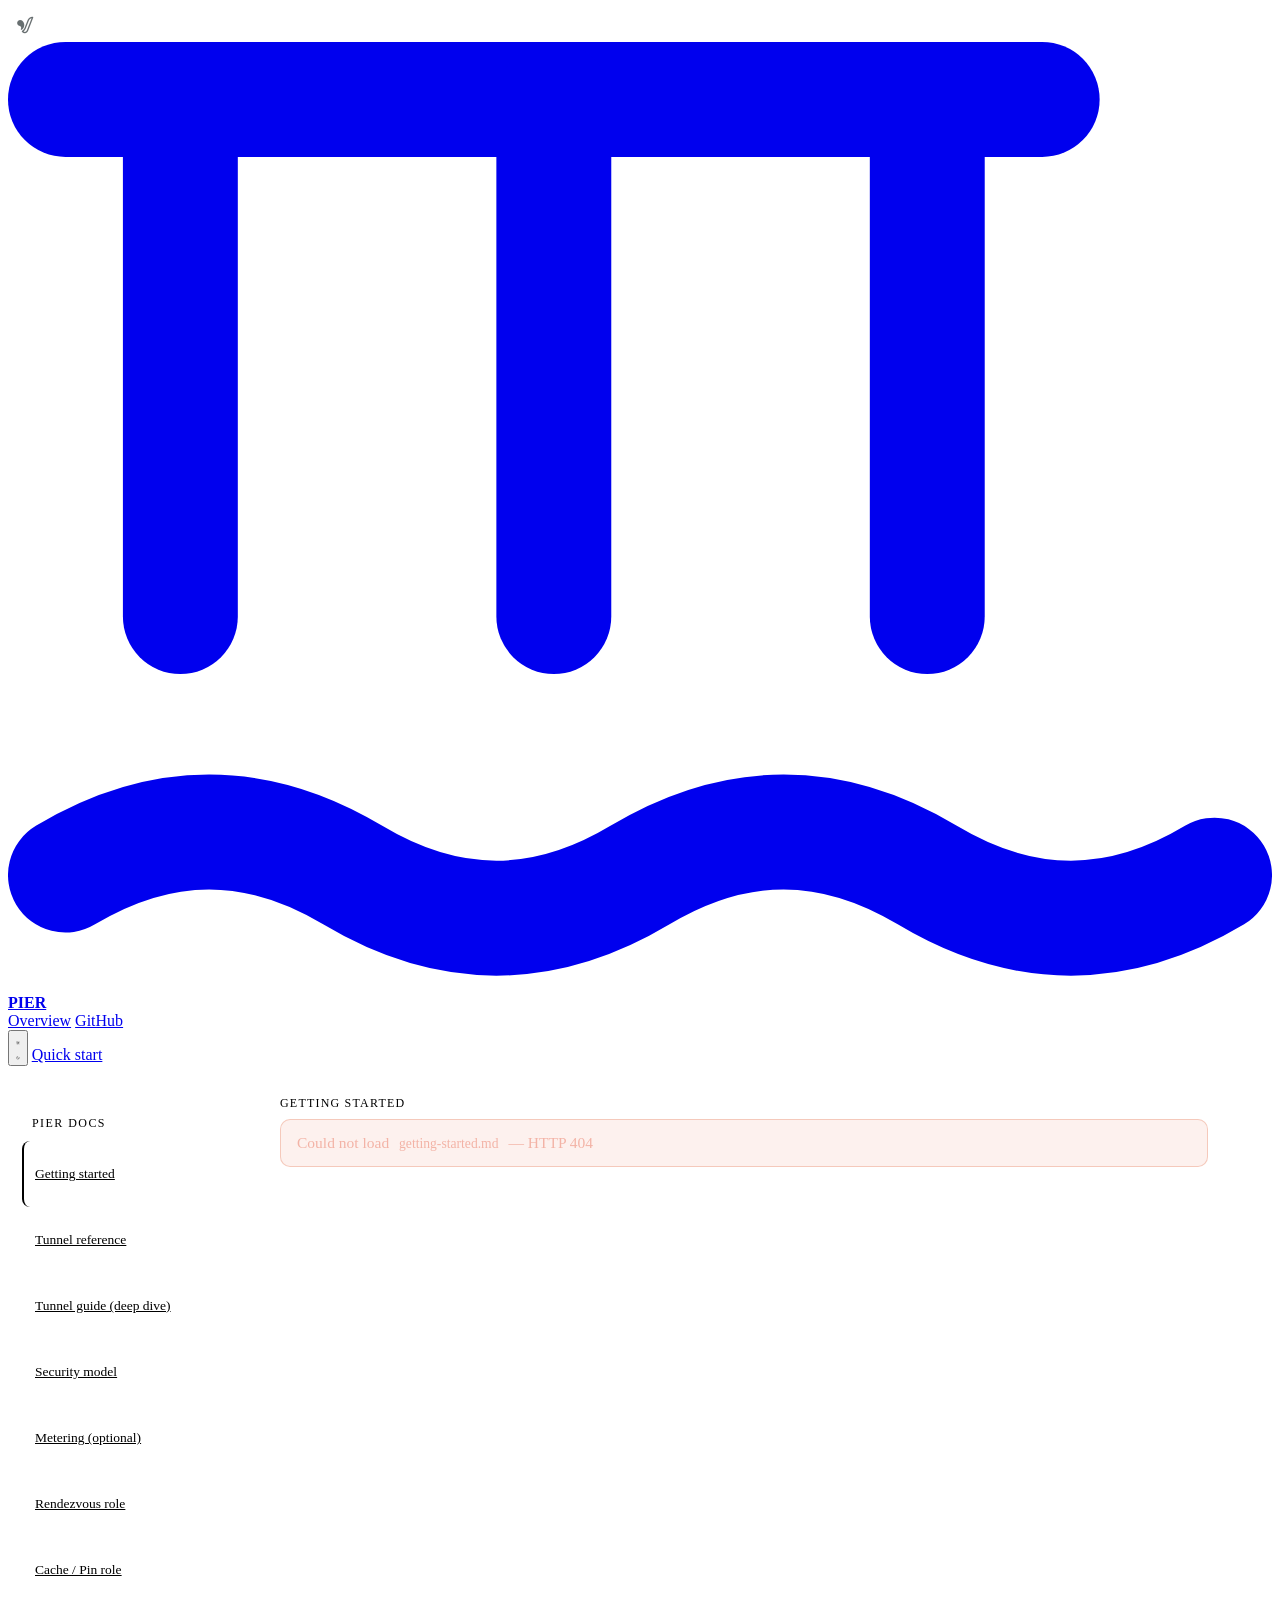
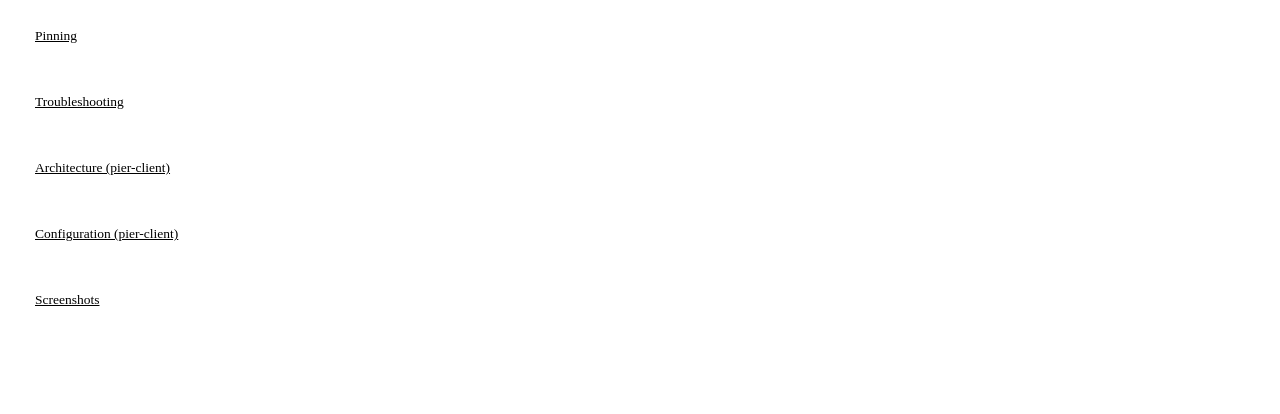
==== site/docs.html @ 9364a7e8 "site: lift the Vulos chrome mark off the dark ground vulos-logo.png is flat #2E383A on transparency " ====
<!doctype html>
<html lang="en-ZA">
<head>
<meta charset="utf-8">
<meta name="viewport" content="width=device-width,initial-scale=1">
<title>Pier — docs</title>
<meta name="description" content="Pier technical docs: the broker (coordinator) reference implementation of the KOTVA standard — self-hostable, swappable, no token. Go relay, JS SDK, and the Rust broker workspace.">

<link rel="canonical" href="https://vulos.org/projects/pier/docs.html">
<meta name="color-scheme" content="dark light">
<meta property="og:type" content="website">
<meta property="og:site_name" content="Pier">
<meta property="og:title" content="Pier — docs">
<meta property="og:description" content="Technical docs for the open, self-hostable Pier coordinator — content-blind, swappable, no token.">
<meta property="og:url" content="https://vulos.org/projects/pier/docs.html">
<meta property="og:image" content="https://vulos.org/projects/pier/assets/og-card.png">
<meta property="og:image:type" content="image/png">
<meta property="og:image:width" content="1200">
<meta property="og:image:height" content="630">
<meta property="og:image:alt" content="Pier — the broker reference implementation of the KOTVA standard: a bronze deck on three pilings standing over open water.">
<meta name="twitter:card" content="summary_large_image">
<meta name="twitter:title" content="Pier — docs">
<meta name="twitter:description" content="Technical docs for the open, self-hostable Pier coordinator — content-blind, swappable, no token.">
<meta name="twitter:image" content="https://vulos.org/projects/pier/assets/og-card.png">
<link rel="icon" type="image/svg+xml" href="assets/brand/favicon.svg">
<link rel="icon" type="image/png" sizes="32x32" href="assets/brand/favicon-32.png">
<link rel="apple-touch-icon" href="assets/brand/apple-touch-icon.png">
<link rel="stylesheet" href="./assets/site-theme.css">
<script>
  (function () {
    try {
      var s = localStorage.getItem('pier-site-theme');
      var t = s || (matchMedia('(prefers-color-scheme: light)').matches ? 'light' : 'dark');
      document.documentElement.setAttribute('data-theme', t);
    } catch (e) { document.documentElement.setAttribute('data-theme', 'dark'); }
  })();
</script>
<style>
/* docs-page-only styling; shared chrome/tokens live in assets/site-theme.css */

/* docs shell — sidebar pinned, shell packs LEFT.
   `justify-content:start` plus an explicit measure on the reading column is
   what "packs left" means here: the sidebar sits against the left gutter and
   the prose column takes its own max measure beside it, instead of the pair
   being stretched to fill (and so drifting apart) on a wide monitor.
   minmax(0,…) on the content track, never a bare 1fr — a bare 1fr refuses to
   shrink below its content and pushes a wide <pre> out of the viewport. */
.docs-shell{display:grid;grid-template-columns:236px minmax(0,58rem);justify-content:start;gap:36px;align-items:start;padding:30px 0 80px}
@media(max-width:1100px){.docs-shell{grid-template-columns:236px minmax(0,1fr)}}
@media(max-width:860px){.docs-shell{grid-template-columns:minmax(0,1fr);padding-top:18px}}

.nav-toggle{
  display:none;width:100%;align-items:center;gap:10px;min-height:44px;padding:0 14px;margin-bottom:14px;
  border:1px solid var(--border-strong);border-radius:var(--radius-md);background:var(--bg-elevated);
  color:var(--text-primary);font-family:var(--font-mono);font-size:13px;font-weight:600;cursor:pointer;
}
.nav-toggle svg{width:16px;height:16px;flex:none;color:var(--text-muted)}
.nav-toggle .cur{margin-left:auto;color:var(--accent);font-weight:500;font-size:12px;text-transform:none;letter-spacing:0}
@media(max-width:860px){.nav-toggle{display:flex}}

/* Pinned: sticky under the header AND bounded, so a nav longer than the
   viewport scrolls inside itself rather than running its last entries off the
   bottom of a short screen where they can never be reached. overscroll-behavior
   keeps that inner scroll from chaining into the page once it bottoms out. */
.docs-nav{position:sticky;top:78px;max-height:calc(100vh - 98px);overflow-y:auto;overscroll-behavior:contain;border:1px solid var(--border-default);border-radius:var(--radius-lg);background:var(--bg-surface);padding:14px;transition:background-color var(--dur) var(--ease),border-color var(--dur) var(--ease)}
.docs-nav .label{font-size:12px;text-transform:uppercase;letter-spacing:.12em;color:var(--text-muted);padding:6px 10px 10px}
.docs-nav a{display:block;padding:11px;border-radius:8px;color:var(--text-tertiary);font-size:13.5px;font-weight:500;transition:.15s;border-left:2px solid transparent;min-height:44px;line-height:1.3;display:flex;align-items:center}
.docs-nav a:hover{background:var(--bg-hover);color:var(--text-primary)}
.docs-nav a.active{background:var(--accent-soft);color:var(--text-primary);border-left-color:var(--accent)}
@media(max-width:860px){
  .docs-nav{position:static;max-height:none;overflow:visible}
  .docs-nav.collapsed{display:none}
}
.docs-main{min-width:0}
.docs-title{font-size:12px;letter-spacing:.1em;text-transform:uppercase;color:var(--text-muted);margin-bottom:8px}

/* markdown */
.markdown{font-size:15.5px}
.markdown>*:first-child{margin-top:0}
.markdown h1{font-family:var(--font-disp);font-size:32px;letter-spacing:-.02em;margin:.2em 0 .5em;border-bottom:1px solid var(--border-default);padding-bottom:.35em;color:var(--text-primary)}
.markdown h2{font-family:var(--font-disp);font-size:22px;letter-spacing:-.01em;margin:1.6em 0 .6em;border-bottom:1px solid var(--border-default);padding-bottom:.3em;color:var(--text-primary)}
.markdown h3{font-size:17px;margin:1.4em 0 .5em;color:var(--text-primary)}
.markdown h4{font-size:13px;margin:1.3em 0 .4em;color:var(--text-muted);text-transform:uppercase;letter-spacing:.06em}
.markdown p,.markdown li{color:var(--text-secondary);overflow-wrap:anywhere;font-family:var(--font-sans)}
.markdown strong{color:var(--text-primary)}
.markdown a{color:var(--accent);text-decoration:none}
.markdown a:hover{text-decoration:underline;color:var(--accent-hover)}
.markdown code{font-family:var(--font-mono);font-size:.88em;background:var(--bg-elevated);padding:2px 6px;border-radius:5px;color:var(--text-primary);overflow-wrap:anywhere}
.markdown pre{background:var(--bg-surface);border:1px solid var(--border-strong);border-radius:10px;padding:16px 18px;overflow:auto}
.markdown pre code{background:none;padding:0;font-size:13px;line-height:1.7;color:var(--text-secondary)}
.markdown blockquote{margin:1em 0;padding:.4em 1em;border-left:3px solid var(--accent);background:var(--bg-surface);color:var(--text-secondary);border-radius:0 8px 8px 0}
.markdown blockquote p{color:inherit}
.markdown .table-wrap{overflow-x:auto;margin:1.2em 0;border-radius:10px}
.markdown table{border-collapse:collapse;width:100%;font-size:13.5px}
.markdown th,.markdown td{border:1px solid var(--border-strong);padding:9px 12px;text-align:left;color:var(--text-secondary);white-space:normal}
.markdown td code,.markdown th code{font-size:13px}
.markdown th{background:var(--bg-surface);font-weight:600;color:var(--text-primary)}
.markdown img{border-radius:10px;margin:1em 0;border:1px solid var(--border-default);max-width:100%;height:auto}
.markdown hr{border:none;border-top:1px solid var(--border-default);margin:2em 0}
.markdown .mermaid{background:var(--bg-surface);border:1px solid var(--border-default);border-radius:10px;padding:18px;margin:1.2em 0;text-align:center;overflow-x:auto;overflow-y:hidden}
/* Never let the diagram be scaled down to fit — see renderMermaid(): shrinking
   the drawing shrinks its labels below legibility. It renders at its own size
   and this box scrolls. !important because mermaid writes an inline max-width. */
.markdown .mermaid svg{max-width:none !important;height:auto !important}
.docs-error{color:#f3b3a6;background:rgba(220,80,38,.08);border:1px solid rgba(220,80,38,.25);padding:14px 16px;border-radius:10px}

  /* ── Vulos suite chrome — identical on every product landing ───────────────
     Two elements, and only two: a logo-only home button in the top bar, and
     one line in the footer. Deliberately free of repo variables so the block
     is byte-identical across the suite and can be diffed as one thing. */
  .vulos-home { display: inline-flex; align-items: center; justify-content: center; width: 34px; height: 34px; border-radius: 9px; flex: 0 0 auto; opacity: .72; transition: opacity .15s ease, transform .15s ease; }
  .vulos-home:hover, .vulos-home:focus-visible { opacity: 1; transform: translateY(-1px); }
  .vulos-home img { display: block; width: 22px; height: 22px; border-radius: 6px; }
  .vulos-foot { display: inline-flex; align-items: center; gap: 9px; font-size: 13.5px; line-height: 1.45; text-decoration: none; color: inherit; opacity: .85; transition: opacity .15s ease; }
  .vulos-foot:hover { opacity: 1; text-decoration: none; }
  .vulos-foot img { display: block; width: 18px; height: 18px; border-radius: 5px; flex: 0 0 auto; }

  /* Dark-ground correction for the mark above. vulos-logo.png is flat #2E383A
     on transparency — ink drawn for paper — so composited on this surface it
     measures about 1.3:1 and reads as a smudge, not as a dimmed logo. The
     artwork carries its whole shape in the alpha channel, so brightness(0)
     invert(1) recolours it to the surface's foreground with the glyph intact,
     and the opacity holds it at the same secondary weight the light theme
     gives it. Styling only: the chrome markup stays byte-identical suite-wide. */
  :root[data-theme="dark"] .vulos-home img,
  :root[data-theme="dark"] .vulos-foot img { filter: brightness(0) invert(1); opacity: .66; }
  @media (prefers-color-scheme: dark) {
    :root:not([data-theme="light"]) .vulos-home img,
    :root:not([data-theme="light"]) .vulos-foot img { filter: brightness(0) invert(1); opacity: .66; }
  }
</style>
<script src="./assets/vendor/marked.umd.js"></script>
<script src="./assets/vendor/mermaid.min.js"></script>
</head>
<body>
<header class="site-header"><div class="wrap nav">
  <a class="vulos-home" href="https://vulos.org" target="_blank" rel="noopener" title="Vulos — open, self-hostable software" aria-label="Vulos — open, self-hostable software"><img src="./assets/vulos-logo.png" alt="" width="22" height="22"></a>
  <a class="brand" href="./index.html">
    <!-- The Pier mark (brand/pier.svg, copied verbatim): a deck on three
         pilings over open water. currentColor, so the header sets the bronze. -->
    <svg viewBox="0 0 88 66" role="img" aria-label="Pier">
      <g stroke="currentColor" stroke-width="8" stroke-linecap="round" fill="none">
        <path d="M4 4 H72"/>
        <path d="M12 4 V40"/>
        <path d="M38 4 V40"/>
        <path d="M64 4 V40"/>
        <path d="M4 58 Q14 52 24 58 Q34 64 44 58 Q54 52 64 58 Q74 64 84 58"/>
      </g>
    </svg>
    <b>PIER</b>
  </a>
  <div class="nav-spacer"></div>
  <nav class="nav-links">
    <a class="hidem" href="./index.html">Overview</a>
    <a class="hidem" href="https://github.com/vul-os/pier" target="_blank" rel="noopener">GitHub</a>
  </nav>
  <button class="theme-toggle" id="themeBtn" type="button" aria-label="Toggle light and dark theme" title="Toggle theme">
    <svg class="sun" viewBox="0 0 24 24" fill="none" stroke="currentColor" stroke-width="1.8" stroke-linecap="round"><circle cx="12" cy="12" r="4"/><path d="M12 2v2M12 20v2M4.9 4.9l1.4 1.4M17.7 17.7l1.4 1.4M2 12h2M20 12h2M6.3 17.7l-1.4 1.4M19.1 4.9l-1.4 1.4"/></svg>
    <svg class="moon" viewBox="0 0 24 24" fill="none" stroke="currentColor" stroke-width="1.8" stroke-linecap="round" stroke-linejoin="round"><path d="M21 12.8A9 9 0 1 1 11.2 3a7 7 0 0 0 9.8 9.8z"/></svg>
  </button>
  <a class="btn" href="https://github.com/vul-os/pier#quick-start" target="_blank" rel="noopener">Quick start</a>
</div></header>

<div class="wrap docs-shell">
  <div>
    <button class="nav-toggle" id="navToggle" type="button" aria-expanded="false" aria-controls="docsNav">
      <svg viewBox="0 0 24 24" fill="none" stroke="currentColor" stroke-width="2" stroke-linecap="round"><path d="M4 6h16M4 12h16M4 18h16"/></svg>
      Documentation
      <span class="cur" id="navCur"></span>
    </button>
    <aside class="docs-nav collapsed" id="docsNav">
      <div class="label">Pier docs</div>
      <a data-slug="getting-started" href="#getting-started">Getting started</a>
      <a data-slug="tunnel" href="#tunnel">Tunnel reference</a>
      <a data-slug="tunnel-guide" href="#tunnel-guide">Tunnel guide (deep dive)</a>
      <a data-slug="security" href="#security">Security model</a>
      <a data-slug="metering-billing" href="#metering-billing">Metering (optional)</a>
      <a data-slug="rendezvous" href="#rendezvous">Rendezvous role</a>
      <a data-slug="pubcache" href="#pubcache">Cache / Pin role</a>
      <a data-slug="pinning" href="#pinning">Pinning</a>
      <a data-slug="troubleshooting" href="#troubleshooting">Troubleshooting</a>
      <a data-slug="architecture" href="#architecture">Architecture (pier-client)</a>
      <a data-slug="configuration" href="#configuration">Configuration (pier-client)</a>
      <a data-slug="screenshots" href="#screenshots">Screenshots</a>
    </aside>
  </div>
  <main class="docs-main">
    <div class="docs-title" id="crumb"></div>
    <article class="markdown" id="content">Loading…</article>
  </main>
</div>


<script>
const REPO_BLOB_BASE = 'https://github.com/vul-os/pier/blob/main/docs/';
const DOCS = [
  {"slug":"getting-started","title":"Getting started","path":"./docs/getting-started.md"},
  {"slug":"tunnel","title":"Tunnel reference","path":"./docs/tunnel.md"},
  {"slug":"tunnel-guide","title":"Tunnel guide","path":"./docs/tunnel-guide.md"},
  {"slug":"security","title":"Security model","path":"./docs/security.md"},
  {"slug":"metering-billing","title":"Metering (optional)","path":"./docs/metering-billing.md"},
  {"slug":"rendezvous","title":"Rendezvous role","path":"./docs/rendezvous.md"},
  {"slug":"pubcache","title":"Cache / Pin role","path":"./docs/pubcache.md"},
  {"slug":"pinning","title":"Pinning","path":"./docs/pinning.md"},
  {"slug":"troubleshooting","title":"Troubleshooting","path":"./docs/troubleshooting.md"},
  {"slug":"architecture","title":"Architecture (pier-client)","path":"./docs/architecture.md"},
  {"slug":"configuration","title":"Configuration (pier-client)","path":"./docs/configuration.md"},
  {"slug":"screenshots","title":"Screenshots","path":"./docs/screenshots.md"}
];
const bySlug = Object.fromEntries(DOCS.map(d=>[d.slug,d]));
const byFile = Object.fromEntries(DOCS.map(d=>[d.path.split('/').pop().toLowerCase(),d]));
const content = document.getElementById('content');
const crumb = document.getElementById('crumb');
const navCur = document.getElementById('navCur');
let mermaidReady = false;

function mermaidTheme(){
  const cs = getComputedStyle(document.documentElement);
  const v = n => cs.getPropertyValue(n).trim();
  return {
    startOnLoad:false, theme:'base', securityLevel:'loose',
    themeVariables:{
      fontFamily:'var(--font-mono)', background:v('--bg-surface'),
      primaryColor:v('--bg-elevated'), primaryTextColor:v('--text-primary'), primaryBorderColor:v('--accent'),
      lineColor:v('--text-faint'), textColor:v('--text-secondary'), secondaryColor:v('--bg-surface'),
      tertiaryColor:v('--bg-surface'), clusterBkg:v('--bg-surface'), clusterBorder:v('--border-strong'),
      edgeLabelBackground:v('--bg-surface'), mainBkg:v('--bg-elevated')
    }
  };
}
try { mermaid.initialize(mermaidTheme()); mermaidReady = true; } catch(e){}

if (window.marked && marked.setOptions) marked.setOptions({ gfm:true, breaks:false });

function setActive(slug){
  document.querySelectorAll('.docs-nav a').forEach(a=>a.classList.toggle('active', a.dataset.slug===slug));
}

async function renderMermaid(){
  if(!mermaidReady) return;
  const blocks = [...content.querySelectorAll('code.language-mermaid')];
  blocks.forEach(code=>{
    const div = document.createElement('div');
    div.className='mermaid';
    div.textContent = code.textContent;
    code.closest('pre').replaceWith(div);
  });
  const nodes = content.querySelectorAll('.mermaid');
  if(nodes.length){ try { await mermaid.run({ nodes }); } catch(e){ console.warn('mermaid', e); } }
  // Mermaid emits width="100%" over a viewBox far wider than the column, so the
  // whole drawing is scaled DOWN to fit — which silently shrinks every label
  // with it. Measured before this fix: a nominal 16px node label rendered at
  // 9.17px at a 1280px viewport and 3.63px at 390px, i.e. unreadable, and
  // invisible to any check that only looks at declared font-size. Pin the svg
  // to its viewBox's own width so the render scale can never fall below 1; the
  // .mermaid box already has overflow:auto, so a wide diagram scrolls inside
  // itself instead of shrinking its own type or pushing the page sideways.
  content.querySelectorAll('.mermaid svg').forEach(svg=>{
    const vb=(svg.getAttribute('viewBox')||'').split(/[\s,]+/).map(Number);
    if(vb.length!==4||!vb[2]||!vb[3]) return;
    svg.removeAttribute('height');
    svg.setAttribute('width', vb[2]);
    svg.style.maxWidth='none';
    svg.style.width=vb[2]+'px';
    svg.style.height='auto';
  });
}

async function load(slug){
  const doc = bySlug[slug] || DOCS[0];
  setActive(doc.slug);
  crumb.textContent = doc.title;
  navCur.textContent = doc.title;
  document.title = doc.title + ' — Pier docs';
  content.innerHTML = 'Loading…';
  try {
    const res = await fetch(doc.path, {cache:'no-cache'});
    if(!res.ok) throw new Error('HTTP '+res.status);
    const md = await res.text();
    content.innerHTML = marked.parse(md);
    content.querySelectorAll('img').forEach(img=>{
      const s=img.getAttribute('src')||'';
      if(/^https?:/i.test(s)) return;
      const m=s.match(/(?:\.\.\/)*(?:docs\/)?screenshots\/(.+)$/);
      if(m) img.setAttribute('src','./screenshots/'+m[1]);
    });
    // Cross-doc links (e.g. TUNNEL.md, ../SECURITY.md#planned-hardening) become
    // sidebar navigation when the target is one of this viewer's own docs;
    // everything else (source files, repo root docs) resolves to its real
    // location on GitHub so no link on this page is ever dead.
    content.querySelectorAll('a[href]').forEach(a=>{
      const h=a.getAttribute('href')||'';
      if(/^(https?:|#|mailto:)/i.test(h)) return;
      // Only a same-directory "Foo.md" / "./Foo.md" reference is one of this
      // viewer's own docs — "../Foo.md" escapes docs/ to a different file
      // (e.g. the repo-root SECURITY.md disclosure policy, not this security
      // model page) and must NOT be matched by filename alone.
      const m=h.match(/^\.?\/?([A-Za-z0-9_-]+\.md)(#.*)?$/i);
      const target = m && byFile[m[1].toLowerCase()];
      if(target){ a.setAttribute('href','#'+target.slug); return; }
      try {
        a.setAttribute('href', new URL(h, REPO_BLOB_BASE).href);
        a.target='_blank'; a.rel='noopener';
      } catch(e){}
    });
    content.querySelectorAll('a[href^="http"]').forEach(a=>{a.target='_blank';a.rel='noopener';});
    // wide tables scroll inside their own container, never the page
    content.querySelectorAll('table').forEach(t=>{
      if(t.parentElement && t.parentElement.classList.contains('table-wrap')) return;
      const w=document.createElement('div'); w.className='table-wrap';
      t.parentNode.insertBefore(w,t); w.appendChild(t);
    });
    await renderMermaid();
    window.scrollTo({top:0});
  } catch(err){
    content.innerHTML = '<div class="docs-error">Could not load <code>'+doc.path.split('/').pop()+'</code> — '+err.message+'</div>';
  }
}

function current(){ return (location.hash||'').replace('#','') || DOCS[0].slug; }
window.addEventListener('hashchange', ()=>load(current()));
load(current());

/* ── mobile nav collapse ──────────────────────────────────────────────── */
(function(){
  const nav = document.getElementById('docsNav');
  const toggle = document.getElementById('navToggle');
  toggle.addEventListener('click', function(){
    const open = nav.classList.toggle('collapsed') === false;
    toggle.setAttribute('aria-expanded', String(open));
  });
  document.getElementById('content').addEventListener('click', function(){}); // no-op, keeps content clicks local
  nav.addEventListener('click', function(e){
    if (e.target.closest('a') && window.innerWidth <= 860) {
      nav.classList.add('collapsed');
      toggle.setAttribute('aria-expanded','false');
    }
  });
  function syncNav(){ if (window.innerWidth > 860) nav.classList.remove('collapsed'); }
  window.addEventListener('resize', syncNav);
  syncNav();
})();

/* ── theme toggle ─────────────────────────────────────────────────────── */
(function(){
  const root = document.documentElement;
  document.getElementById('themeBtn').addEventListener('click', async function(){
    const next = root.getAttribute('data-theme') === 'light' ? 'dark' : 'light';
    root.setAttribute('data-theme', next);
    try { localStorage.setItem('pier-site-theme', next); } catch(e){}
    if (mermaidReady && content.querySelector('.mermaid')) {
      try { mermaid.initialize(mermaidTheme()); await load(current()); } catch(e){}
    }
  });

  /* Follow the OS while the visitor has made no explicit choice, so flipping the system
     theme with this page open is reflected. Mermaid diagrams are re-rendered because their
     colours are baked in at render time, not driven by CSS custom properties. */
  try {
    const mq = matchMedia('(prefers-color-scheme: light)');
    const follow = async () => {
      let chosen = null;
      try { chosen = localStorage.getItem('pier-site-theme'); } catch(e){}
      if (chosen === 'light' || chosen === 'dark') return;
      root.setAttribute('data-theme', mq.matches ? 'light' : 'dark');
      if (mermaidReady && content.querySelector('.mermaid')) {
        try { mermaid.initialize(mermaidTheme()); await load(current()); } catch(e){}
      }
    };
    if (mq.addEventListener) mq.addEventListener('change', follow);
    else if (mq.addListener) mq.addListener(follow);
  } catch(e){}
})();
</script>
</body>
</html>
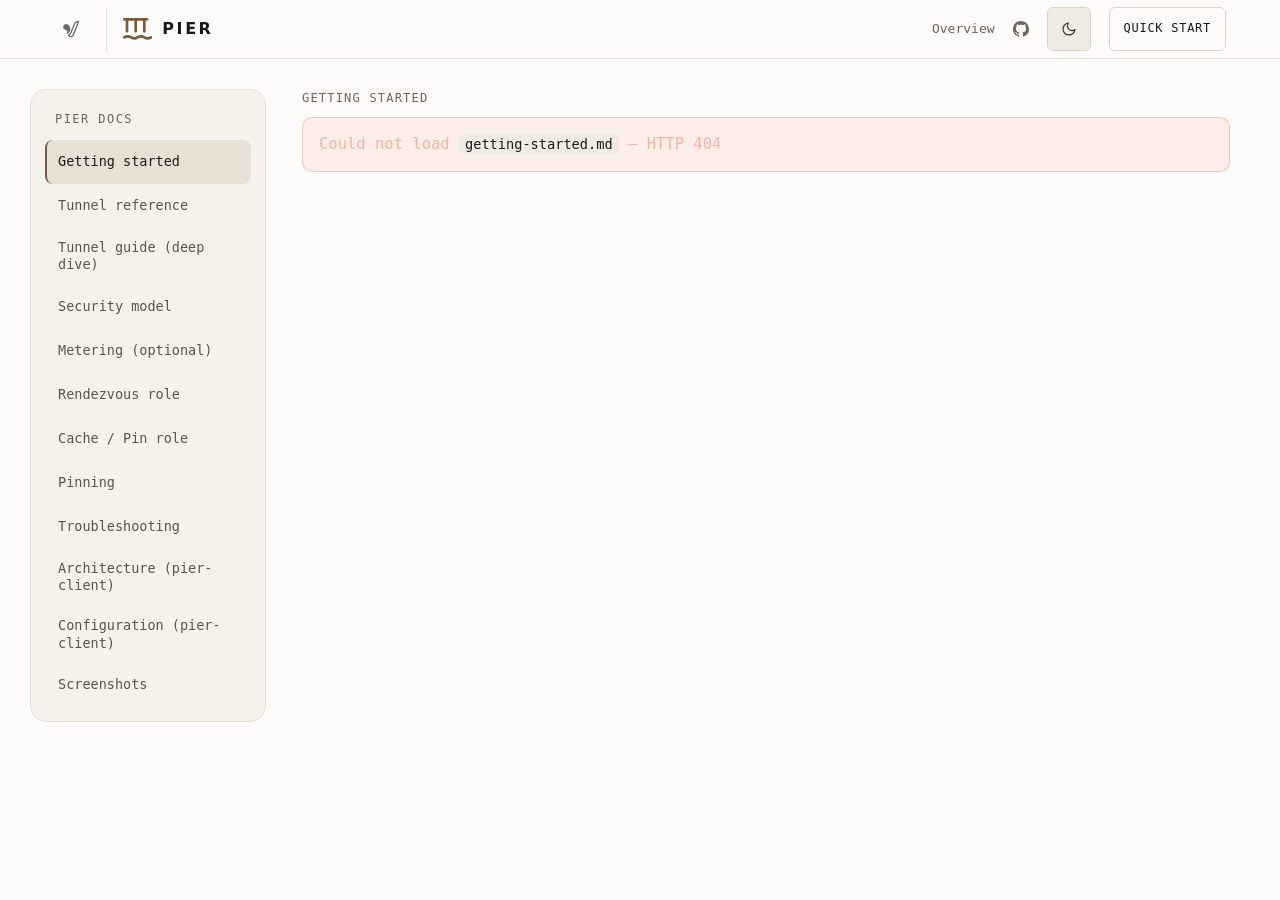
==== commit 42f312bb: "site: the GitHub link is the mark, not the word Both top bars now carry the Octicon mark inline inst" ====
--- a/site/docs.html
+++ b/site/docs.html
@@ -152,7 +152,7 @@
   <div class="nav-spacer"></div>
   <nav class="nav-links">
     <a class="hidem" href="./index.html">Overview</a>
-    <a class="hidem" href="https://github.com/vul-os/pier" target="_blank" rel="noopener">GitHub</a>
+    <a class="hidem gh" href="https://github.com/vul-os/pier" target="_blank" rel="noopener" aria-label="GitHub" title="GitHub"><svg viewBox="0 0 16 16" width="16" height="16" fill="currentColor" aria-hidden="true"><path d="M8 0c4.42 0 8 3.58 8 8a8.013 8.013 0 0 1-5.45 7.59c-.4.08-.55-.17-.55-.38 0-.27.01-1.13.01-2.2 0-.75-.25-1.23-.54-1.48 1.78-.2 3.65-.88 3.65-3.95 0-.88-.31-1.59-.82-2.15.08-.2.36-1.02-.08-2.12 0 0-.67-.22-2.2.82-.64-.18-1.32-.27-2-.27s-1.36.09-2 .27c-1.53-1.03-2.2-.82-2.2-.82-.44 1.1-.16 1.92-.08 2.12-.51.56-.82 1.28-.82 2.15 0 3.06 1.86 3.75 3.64 3.95-.23.2-.44.55-.51 1.07-.46.21-1.61.55-2.33-.66-.15-.24-.6-.83-1.23-.82-.67.01-.27.38.01.53.34.19.73.9.82 1.13.16.45.68 1.31 2.69.94 0 .67.01 1.3.01 1.49 0 .21-.15.46-.55.38A7.995 7.995 0 0 1 0 8c0-4.42 3.58-8 8-8Z"/></svg></a>
   </nav>
   <button class="theme-toggle" id="themeBtn" type="button" aria-label="Toggle light and dark theme" title="Toggle theme">
     <svg class="sun" viewBox="0 0 24 24" fill="none" stroke="currentColor" stroke-width="1.8" stroke-linecap="round"><circle cx="12" cy="12" r="4"/><path d="M12 2v2M12 20v2M4.9 4.9l1.4 1.4M17.7 17.7l1.4 1.4M2 12h2M20 12h2M6.3 17.7l-1.4 1.4M19.1 4.9l-1.4 1.4"/></svg>
--- a/site/assets/site-theme.css
+++ b/site/assets/site-theme.css
@@ -0,0 +1,197 @@
+/* Pier site — shared theme tokens + chrome.
+   ────────────────────────────────────────────────────────────────────────
+   The token ladder below is copied VERBATIM from the operator console's own
+   design system (console/src/app.css) — bronze accent on a near-black IDE
+   canvas, warm-paper light palette, same radii/spacing/shadow scale. The
+   landing page and the docs viewer are meant to look like the console they
+   front, so they share its tokens rather than inventing a second palette.
+   Self-hosted: no remote fonts, no CDN — system font stacks only (this file
+   is the ENTIRE cross-page dependency, vendored, no network fetch). */
+
+*, *::before, *::after { box-sizing: border-box; }
+
+:root {
+  color-scheme: dark;
+  --font-mono: ui-monospace, 'SF Mono', 'JetBrains Mono', 'Cascadia Code', 'Fira Code', monospace;
+  --font-sans: -apple-system, BlinkMacSystemFont, 'Segoe UI', Inter, system-ui, sans-serif;
+  --font-disp: 'Trebuchet MS', var(--font-sans);
+
+  --accent: #c89a56;
+  --accent-hover: color-mix(in srgb, var(--accent) 85%, white 15%);
+  --accent-soft: color-mix(in srgb, var(--accent) 12%, transparent);
+  --accent-contrast: var(--bg-base);
+  --accent-fill: #c89a56;
+  --accent-fill-contrast: #14100a;
+
+  /* ═══ DARK — verbatim console ladder ═══ */
+  --bg-base: #0c0c0c;
+  --bg-surface: #111111;
+  --bg-elevated: #1a1a1a;
+  --bg-hover: #1e1e1e;
+  --bg-active: #262626;
+  --bg-selected: #1b1509;
+  --bg-selected-border: #3a2e17;
+
+  --border-subtle: #111111;
+  --border-default: #1a1a1a;
+  --border-strong: #222222;
+  --border-emphasis: #333333;
+
+  --text-primary: #e5e5e5;
+  --text-secondary: #cccccc;
+  --text-tertiary: #999999;
+  --text-muted: #888888;
+  --text-faint: #666666;
+  --text-ghost: #555555;
+
+  --shadow-sm: 0 2px 8px rgba(0, 0, 0, 0.50), 0 1px 3px rgba(0, 0, 0, 0.35);
+  --shadow-md: 0 8px 32px rgba(0, 0, 0, 0.60), 0 2px 8px rgba(0, 0, 0, 0.35);
+  --shadow-lg: 0 20px 60px rgba(0, 0, 0, 0.65), 0 8px 20px rgba(0, 0, 0, 0.40);
+
+  --status-success: #2dd4bf;
+  --status-warning: #f59e0b;
+  --status-danger: #f43f5e;
+  --status-success-soft: color-mix(in srgb, var(--status-success) 14%, transparent);
+  --status-warning-soft: color-mix(in srgb, var(--status-warning) 14%, transparent);
+  --status-danger-soft: color-mix(in srgb, var(--status-danger) 12%, transparent);
+
+  --radius-xs: 4px; --radius-sm: 6px; --radius-md: 10px; --radius-lg: 16px; --radius-xl: 24px; --radius-full: 9999px;
+  --space-1: 4px; --space-2: 8px; --space-3: 12px; --space-4: 16px; --space-5: 24px; --space-6: 32px;
+  --focus-ring: 0 0 0 3px color-mix(in srgb, var(--accent) 50%, transparent);
+  --nav-scrim: rgba(12, 12, 12, 0.86);
+  --ease: cubic-bezier(0.16, 1, 0.3, 1);
+  --dur-fast: 120ms; --dur: 180ms; --dur-slow: 320ms;
+  --max: 1220px;
+}
+
+:root[data-theme='dark'] {
+  color-scheme: dark;
+  --bg-base: #0c0c0c; --bg-surface: #111111; --bg-elevated: #1a1a1a; --bg-hover: #1e1e1e; --bg-active: #262626;
+  --bg-selected: #1b1509; --bg-selected-border: #3a2e17;
+  --border-subtle: #111111; --border-default: #1a1a1a; --border-strong: #222222; --border-emphasis: #333333;
+  --text-primary: #e5e5e5; --text-secondary: #cccccc; --text-tertiary: #999999; --text-muted: #888888; --text-faint: #666666; --text-ghost: #555555;
+  --status-success: #2dd4bf; --status-warning: #f59e0b; --status-danger: #f43f5e;
+  --nav-scrim: rgba(12, 12, 12, 0.86);
+  --accent: #c89a56;
+  --accent-hover: color-mix(in srgb, var(--accent) 85%, white 15%);
+}
+
+/* ═══ LIGHT — warm-neutral paper, accent deepened for AA text contrast ═══ */
+:root[data-theme='light'] {
+  color-scheme: light;
+  --accent: color-mix(in srgb, #c89a56 60%, black);
+  --accent-hover: color-mix(in srgb, var(--accent) 84%, black 16%);
+  --accent-soft: color-mix(in srgb, var(--accent) 12%, transparent);
+  --bg-base: #fdfcfa; --bg-surface: #f5f2ec; --bg-elevated: #efebe3; --bg-hover: #e9e4da; --bg-active: #e2dccf;
+  --bg-selected: #f3ecdc; --bg-selected-border: #dcc79a;
+  --border-subtle: #f0ebe2; --border-default: #e6e0d5; --border-strong: #dad3c6; --border-emphasis: #c7bfae;
+  --text-primary: #1c1a17; --text-secondary: #3a352e; --text-tertiary: #5b544a; --text-muted: #6d6559; --text-faint: #877e70; --text-ghost: #a49a89;
+  --shadow-sm: 0 2px 8px rgba(28, 26, 23, 0.07), 0 1px 3px rgba(28, 26, 23, 0.05);
+  --shadow-md: 0 8px 28px rgba(28, 26, 23, 0.10), 0 2px 8px rgba(28, 26, 23, 0.06);
+  --shadow-lg: 0 20px 52px rgba(28, 26, 23, 0.12), 0 8px 18px rgba(28, 26, 23, 0.07);
+  --status-success: #0d9488; --status-warning: #b45309; --status-danger: #e11d48;
+  --focus-ring: 0 0 0 3px color-mix(in srgb, var(--accent) 32%, transparent);
+  --nav-scrim: rgba(253, 252, 250, 0.86);
+}
+
+/* Pre-hydration system-light fallback (no FOUC), only until JS stamps data-theme. */
+@media (prefers-color-scheme: light) {
+  :root:not([data-theme]) {
+    color-scheme: light;
+    --accent: color-mix(in srgb, #c89a56 60%, black);
+    --accent-hover: color-mix(in srgb, var(--accent) 84%, black 16%);
+    --accent-soft: color-mix(in srgb, var(--accent) 12%, transparent);
+    --bg-base: #fdfcfa; --bg-surface: #f5f2ec; --bg-elevated: #efebe3; --bg-hover: #e9e4da; --bg-active: #e2dccf;
+    --bg-selected: #f3ecdc; --bg-selected-border: #dcc79a;
+    --border-subtle: #f0ebe2; --border-default: #e6e0d5; --border-strong: #dad3c6; --border-emphasis: #c7bfae;
+    --text-primary: #1c1a17; --text-secondary: #3a352e; --text-tertiary: #5b544a; --text-muted: #6d6559; --text-faint: #877e70; --text-ghost: #a49a89;
+    --shadow-sm: 0 2px 8px rgba(28, 26, 23, 0.07), 0 1px 3px rgba(28, 26, 23, 0.05);
+    --shadow-md: 0 8px 28px rgba(28, 26, 23, 0.10), 0 2px 8px rgba(28, 26, 23, 0.06);
+    --shadow-lg: 0 20px 52px rgba(28, 26, 23, 0.12), 0 8px 18px rgba(28, 26, 23, 0.07);
+    --status-success: #0d9488; --status-warning: #b45309; --status-danger: #e11d48;
+    --focus-ring: 0 0 0 3px color-mix(in srgb, var(--accent) 32%, transparent);
+    --nav-scrim: rgba(253, 252, 250, 0.86);
+  }
+}
+
+html { scroll-behavior: smooth; }
+body {
+  margin: 0; background: var(--bg-base); color: var(--text-primary);
+  font-family: var(--font-mono); font-size: 15px; line-height: 1.65;
+  -webkit-font-smoothing: antialiased; -moz-osx-font-smoothing: grayscale;
+  overflow-x: hidden;
+  transition: background-color var(--dur) var(--ease), color var(--dur) var(--ease);
+}
+a { color: inherit; text-decoration: none; }
+img, svg { max-width: 100%; display: block; }
+.wrap { max-width: var(--max); margin: 0 auto; padding: 0 24px; }
+.disp { font-family: var(--font-disp); font-weight: 700; letter-spacing: -0.02em; }
+p, .prose { font-family: var(--font-sans); }
+
+::selection { background: color-mix(in srgb, var(--accent) 28%, transparent); color: var(--text-primary); }
+:focus-visible { outline: none; box-shadow: var(--focus-ring); border-radius: var(--radius-sm); }
+::-webkit-scrollbar { width: 8px; height: 8px; }
+::-webkit-scrollbar-track { background: transparent; }
+::-webkit-scrollbar-thumb { background: var(--border-emphasis); border-radius: 99px; }
+* { scrollbar-width: thin; scrollbar-color: var(--border-emphasis) transparent; }
+
+/* ── site header (shared shell, both pages) ─────────────────────────── */
+.site-header {
+  position: sticky; top: 0; z-index: 50; backdrop-filter: blur(10px);
+  background: var(--nav-scrim); border-bottom: 1px solid var(--border-default);
+}
+.nav { display: flex; align-items: center; gap: 18px; height: 58px; }.brand {
+  display: flex; align-items: center; gap: 10px; font-weight: 700; font-size: 16px; letter-spacing: .14em;
+  padding-left: 16px; border-left: 1px solid var(--border-default); min-height: 44px;
+}
+.brand svg { color: var(--accent); height: 22px; width: auto; flex: none; }
+.brand b { font-family: var(--font-disp); letter-spacing: .16em; }
+.nav-spacer { flex: 1; }
+.nav-links { display: flex; align-items: center; gap: 18px; font-size: 13px; color: var(--text-muted); }
+.nav-links a { min-height: 44px; display: inline-flex; align-items: center; }
+.nav-links a:hover { color: var(--text-primary); }
+/* GitHub is carried by the mark alone — same colour and hit target as the
+   lettered links, sized to sit level with the theme toggle's 16px icons. */
+.nav-links a.gh svg { display: block; }
+.btn {
+  border: 1px solid var(--border-strong); padding: 9px 14px; font-size: 12px; letter-spacing: .06em;
+  text-transform: uppercase; color: var(--text-primary); transition: .15s; white-space: nowrap;
+  min-height: 44px; display: inline-flex; align-items: center; border-radius: var(--radius-sm);
+  font-family: var(--font-mono);
+}
+.btn:hover { border-color: var(--accent); color: var(--accent-hover); background: var(--bg-hover); }
+.btn-fill { background: var(--accent-fill); border-color: transparent; color: var(--accent-fill-contrast); font-weight: 600; }
+.btn-fill:hover { background: color-mix(in srgb, var(--accent-fill) 88%, black); color: var(--accent-fill-contrast); }
+
+/* theme toggle */
+.theme-toggle {
+  display: inline-flex; align-items: center; justify-content: center; width: 40px; height: 40px;
+  min-width: 44px; min-height: 44px;
+  border: 1px solid var(--border-strong); border-radius: var(--radius-sm); background: var(--bg-elevated);
+  color: var(--text-secondary); cursor: pointer; transition: .15s; flex: none;
+}
+.theme-toggle:hover { border-color: var(--accent); color: var(--accent); }
+.theme-toggle svg { width: 16px; height: 16px; }
+.theme-toggle .moon { display: none; }
+:root[data-theme='light'] .theme-toggle .sun { display: none; }
+:root[data-theme='light'] .theme-toggle .moon { display: block; }
+@media (prefers-color-scheme: light) {
+  :root:not([data-theme]) .theme-toggle .sun { display: none; }
+  :root:not([data-theme]) .theme-toggle .moon { display: block; }
+}
+
+@media (max-width: 640px) { .brand b { display: none; } .nav-links a.hidem { display: none; } }
+/* Below 400px the header CTA button plus back-link/brand/toggle no longer fit
+   one unwrapped row; the CTA is never the only way to reach it (the hero and
+   footer both repeat it), so it is the one thing that yields. */
+@media (max-width: 400px) { .site-header .nav > a.btn { display: none; } }
+
+/* ── site footer (shared shell, both pages) ─────────────────────────── */
+.site-footer { border-top: 1px solid var(--border-default); margin-top: 20px; padding: 32px 0; color: var(--text-faint); font-size: 12px; }
+.foot { display: flex; flex-wrap: wrap; gap: 16px; align-items: center; justify-content: space-between; }
+.foot a { color: var(--text-muted); min-height: 44px; display: inline-flex; align-items: center; }
+.foot a:hover { color: var(--accent); }
+
+@media (prefers-reduced-motion: reduce) {
+  *, *::before, *::after { animation-duration: 0.01ms !important; animation-iteration-count: 1 !important; transition-duration: 0.01ms !important; }
+}
